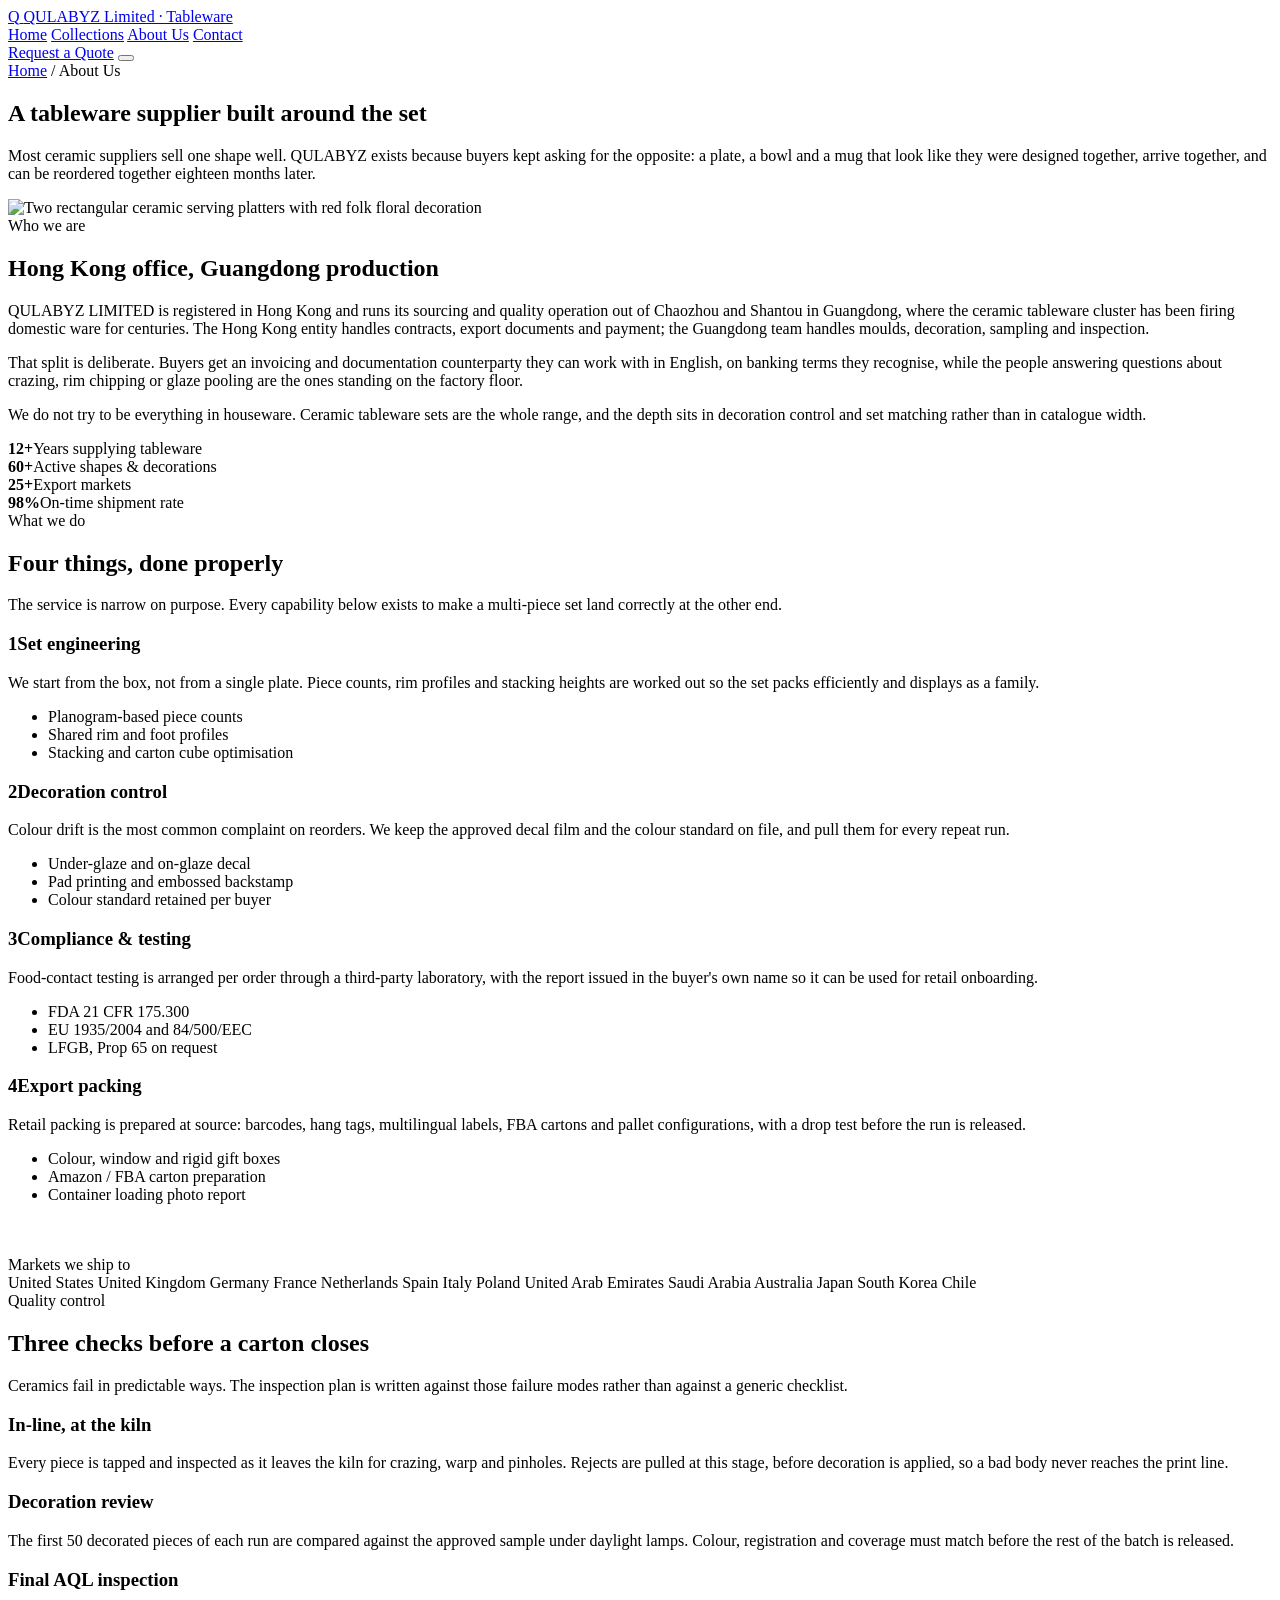
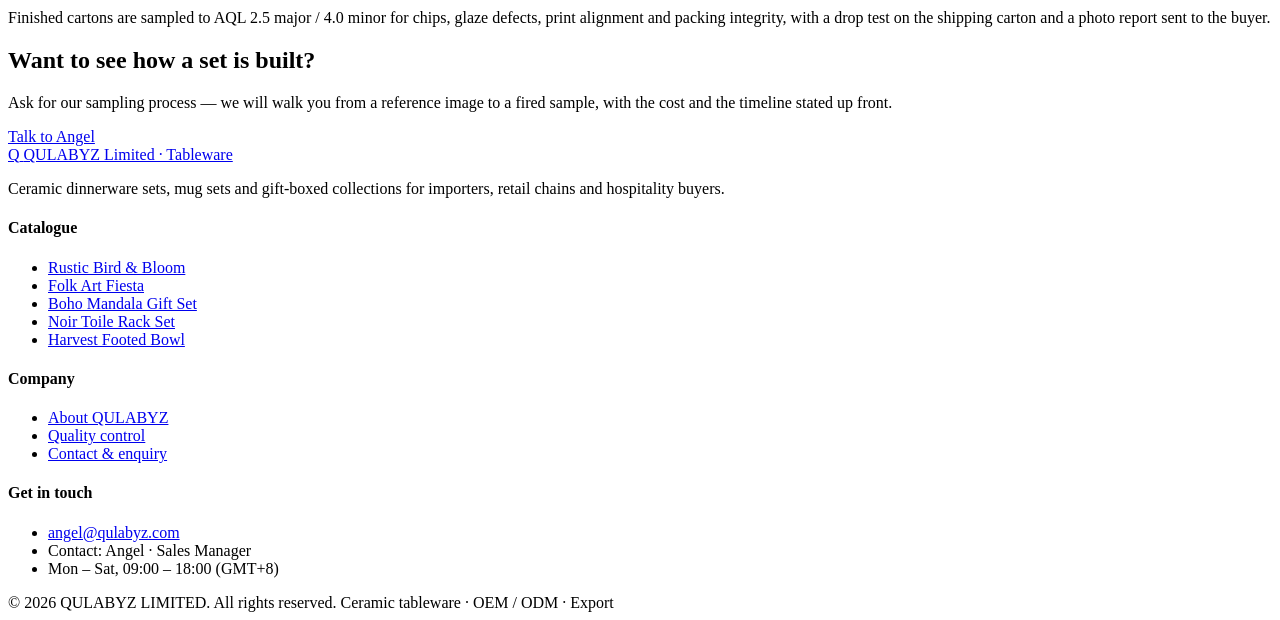
==== about.html @ 8b899c05 "Add about.html" ====
<!DOCTYPE html>
<html lang="en">
<head>
<meta charset="UTF-8">
<meta name="viewport" content="width=device-width, initial-scale=1.0">
<title>About QULABYZ LIMITED | Ceramic Tableware Supplier</title>
<meta name="description" content="QULABYZ LIMITED is a Hong Kong based ceramic tableware supplier working with production in Chaozhou and Shantou, Guangdong. Complete dinner sets, matched decoration, export packing.">
<meta name="keywords" content="ceramic tableware supplier Hong Kong, dinnerware exporter Chaozhou, OEM tableware company">
<link rel="canonical" href="https://tcpcookies.github.io/qulabyz-tableware/about.html">
<link rel="icon" href="data:image/svg+xml,%3Csvg xmlns='http://www.w3.org/2000/svg' viewBox='0 0 32 32'%3E%3Crect width='32' height='32' rx='8' fill='%23b4553a'/%3E%3Ctext x='16' y='23' font-family='Georgia,serif' font-size='19' font-weight='bold' fill='%23fff' text-anchor='middle'%3EQ%3C/text%3E%3C/svg%3E">
<link rel="stylesheet" href="css/style.css">
</head>
<body>

<header class="site-header">
  <div class="container header-inner">
    <a class="brand" href="index.html">
      <span class="brand-mark">Q</span>
      <span class="brand-text">
        <span class="brand-name">QULABYZ</span>
        <span class="brand-sub">Limited · Tableware</span>
      </span>
    </a>
    <nav class="nav" id="nav">
      <a href="index.html">Home</a>
      <a href="products.html">Collections</a>
      <a href="about.html" class="active">About Us</a>
      <a href="contact.html">Contact</a>
    </nav>
    <div class="header-cta">
      <a class="btn btn--primary" href="contact.html">Request a Quote</a>
      <button class="nav-toggle" id="navToggle" aria-label="Toggle navigation" aria-expanded="false"><span></span></button>
    </div>
  </div>
</header>

<section class="page-hero">
  <div class="container">
    <div class="breadcrumb"><a href="index.html">Home</a> / About Us</div>
    <h1>A tableware supplier built around the set</h1>
    <p>Most ceramic suppliers sell one shape well. QULABYZ exists because buyers kept asking for the opposite: a plate, a bowl and a mug that look like they were designed together, arrive together, and can be reordered together eighteen months later.</p>
  </div>
</section>

<section class="section section--white">
  <div class="container">
    <div class="split">
      <div class="split-media reveal">
        <img src="images/folk-platters.jpg" alt="Two rectangular ceramic serving platters with red folk floral decoration" loading="lazy">
      </div>
      <div class="reveal">
        <span class="eyebrow">Who we are</span>
        <h2>Hong Kong office, Guangdong production</h2>
        <p>QULABYZ LIMITED is registered in Hong Kong and runs its sourcing and quality operation out of Chaozhou and Shantou in Guangdong, where the ceramic tableware cluster has been firing domestic ware for centuries. The Hong Kong entity handles contracts, export documents and payment; the Guangdong team handles moulds, decoration, sampling and inspection.</p>
        <p>That split is deliberate. Buyers get an invoicing and documentation counterparty they can work with in English, on banking terms they recognise, while the people answering questions about crazing, rim chipping or glaze pooling are the ones standing on the factory floor.</p>
        <p>We do not try to be everything in houseware. Ceramic tableware sets are the whole range, and the depth sits in decoration control and set matching rather than in catalogue width.</p>
      </div>
    </div>

    <div class="stat-grid">
      <div class="stat reveal"><strong>12+</strong><span>Years supplying tableware</span></div>
      <div class="stat reveal"><strong>60+</strong><span>Active shapes &amp; decorations</span></div>
      <div class="stat reveal"><strong>25+</strong><span>Export markets</span></div>
      <div class="stat reveal"><strong>98%</strong><span>On-time shipment rate</span></div>
    </div>
  </div>
</section>

<section class="section section--sand">
  <div class="container">
    <div class="section-head">
      <span class="eyebrow">What we do</span>
      <h2>Four things, done properly</h2>
      <p>The service is narrow on purpose. Every capability below exists to make a multi-piece set land correctly at the other end.</p>
    </div>
    <div class="capability-grid">
      <div class="capability reveal">
        <h3><span>1</span>Set engineering</h3>
        <p>We start from the box, not from a single plate. Piece counts, rim profiles and stacking heights are worked out so the set packs efficiently and displays as a family.</p>
        <ul>
          <li>Planogram-based piece counts</li>
          <li>Shared rim and foot profiles</li>
          <li>Stacking and carton cube optimisation</li>
        </ul>
      </div>
      <div class="capability reveal">
        <h3><span>2</span>Decoration control</h3>
        <p>Colour drift is the most common complaint on reorders. We keep the approved decal film and the colour standard on file, and pull them for every repeat run.</p>
        <ul>
          <li>Under-glaze and on-glaze decal</li>
          <li>Pad printing and embossed backstamp</li>
          <li>Colour standard retained per buyer</li>
        </ul>
      </div>
      <div class="capability reveal">
        <h3><span>3</span>Compliance &amp; testing</h3>
        <p>Food-contact testing is arranged per order through a third-party laboratory, with the report issued in the buyer's own name so it can be used for retail onboarding.</p>
        <ul>
          <li>FDA 21 CFR 175.300</li>
          <li>EU 1935/2004 and 84/500/EEC</li>
          <li>LFGB, Prop 65 on request</li>
        </ul>
      </div>
      <div class="capability reveal">
        <h3><span>4</span>Export packing</h3>
        <p>Retail packing is prepared at source: barcodes, hang tags, multilingual labels, FBA cartons and pallet configurations, with a drop test before the run is released.</p>
        <ul>
          <li>Colour, window and rigid gift boxes</li>
          <li>Amazon / FBA carton preparation</li>
          <li>Container loading photo report</li>
        </ul>
      </div>
    </div>

    <div style="margin-top:52px">
      <span class="eyebrow">Markets we ship to</span>
      <div class="chip-row">
        <span class="chip chip--solid">United States</span>
        <span class="chip">United Kingdom</span>
        <span class="chip">Germany</span>
        <span class="chip">France</span>
        <span class="chip">Netherlands</span>
        <span class="chip">Spain</span>
        <span class="chip">Italy</span>
        <span class="chip">Poland</span>
        <span class="chip">United Arab Emirates</span>
        <span class="chip">Saudi Arabia</span>
        <span class="chip">Australia</span>
        <span class="chip">Japan</span>
        <span class="chip">South Korea</span>
        <span class="chip">Chile</span>
      </div>
    </div>
  </div>
</section>

<section class="section section--white" id="quality">
  <div class="container">
    <div class="section-head">
      <span class="eyebrow">Quality control</span>
      <h2>Three checks before a carton closes</h2>
      <p>Ceramics fail in predictable ways. The inspection plan is written against those failure modes rather than against a generic checklist.</p>
    </div>
    <div class="qc-grid">
      <div class="qc-card reveal">
        <h3>In-line, at the kiln</h3>
        <p>Every piece is tapped and inspected as it leaves the kiln for crazing, warp and pinholes. Rejects are pulled at this stage, before decoration is applied, so a bad body never reaches the print line.</p>
      </div>
      <div class="qc-card reveal">
        <h3>Decoration review</h3>
        <p>The first 50 decorated pieces of each run are compared against the approved sample under daylight lamps. Colour, registration and coverage must match before the rest of the batch is released.</p>
      </div>
      <div class="qc-card reveal">
        <h3>Final AQL inspection</h3>
        <p>Finished cartons are sampled to AQL 2.5 major / 4.0 minor for chips, glaze defects, print alignment and packing integrity, with a drop test on the shipping carton and a photo report sent to the buyer.</p>
      </div>
    </div>
  </div>
</section>

<section class="cta-band">
  <div class="container">
    <div>
      <h2>Want to see how a set is built?</h2>
      <p>Ask for our sampling process — we will walk you from a reference image to a fired sample, with the cost and the timeline stated up front.</p>
    </div>
    <div class="btn-row">
      <a class="btn btn--light" href="contact.html">Talk to Angel</a>
    </div>
  </div>
</section>

<footer class="site-footer">
  <div class="container">
    <div class="footer-grid">
      <div>
        <a class="brand" href="index.html">
          <span class="brand-mark">Q</span>
          <span class="brand-text">
            <span class="brand-name">QULABYZ</span>
            <span class="brand-sub">Limited · Tableware</span>
          </span>
        </a>
        <p>Ceramic dinnerware sets, mug sets and gift-boxed collections for importers, retail chains and hospitality buyers.</p>
      </div>
      <div class="footer-col">
        <h4>Catalogue</h4>
        <ul>
          <li><a href="products.html#bird-bloom">Rustic Bird &amp; Bloom</a></li>
          <li><a href="products.html#folk-art">Folk Art Fiesta</a></li>
          <li><a href="products.html#boho-mandala">Boho Mandala Gift Set</a></li>
          <li><a href="products.html#noir-toile">Noir Toile Rack Set</a></li>
          <li><a href="products.html#harvest-bowl">Harvest Footed Bowl</a></li>
        </ul>
      </div>
      <div class="footer-col">
        <h4>Company</h4>
        <ul>
          <li><a href="about.html">About QULABYZ</a></li>
          <li><a href="about.html#quality">Quality control</a></li>
          <li><a href="contact.html">Contact &amp; enquiry</a></li>
        </ul>
      </div>
      <div class="footer-col">
        <h4>Get in touch</h4>
        <ul>
          <li><a href="mailto:angel@qulabyz.com">angel@qulabyz.com</a></li>
          <li>Contact: Angel · Sales Manager</li>
          <li>Mon – Sat, 09:00 – 18:00 (GMT+8)</li>
        </ul>
      </div>
    </div>
    <div class="footer-bottom">
      <span>© <span id="year">2026</span> QULABYZ LIMITED. All rights reserved.</span>
      <span>Ceramic tableware · OEM / ODM · Export</span>
    </div>
  </div>
</footer>

<script src="js/main.js"></script>
</body>
</html>
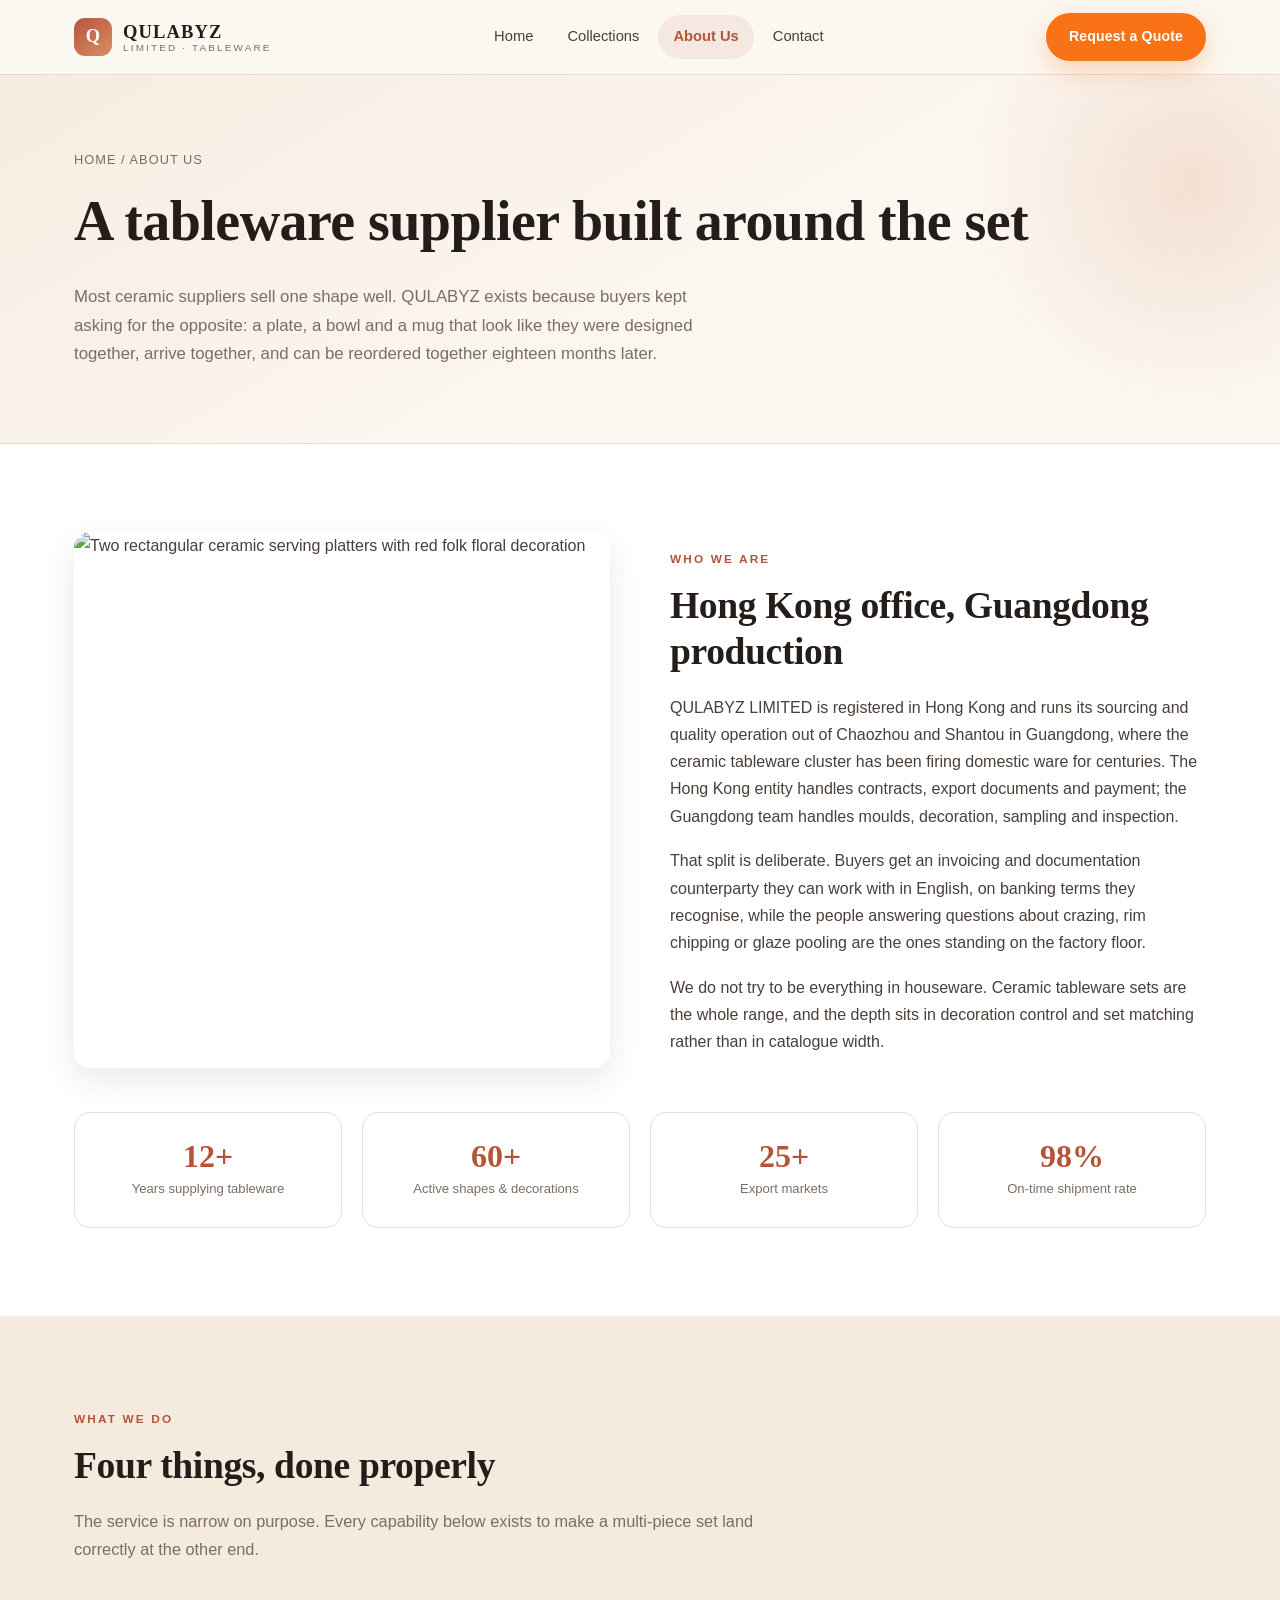
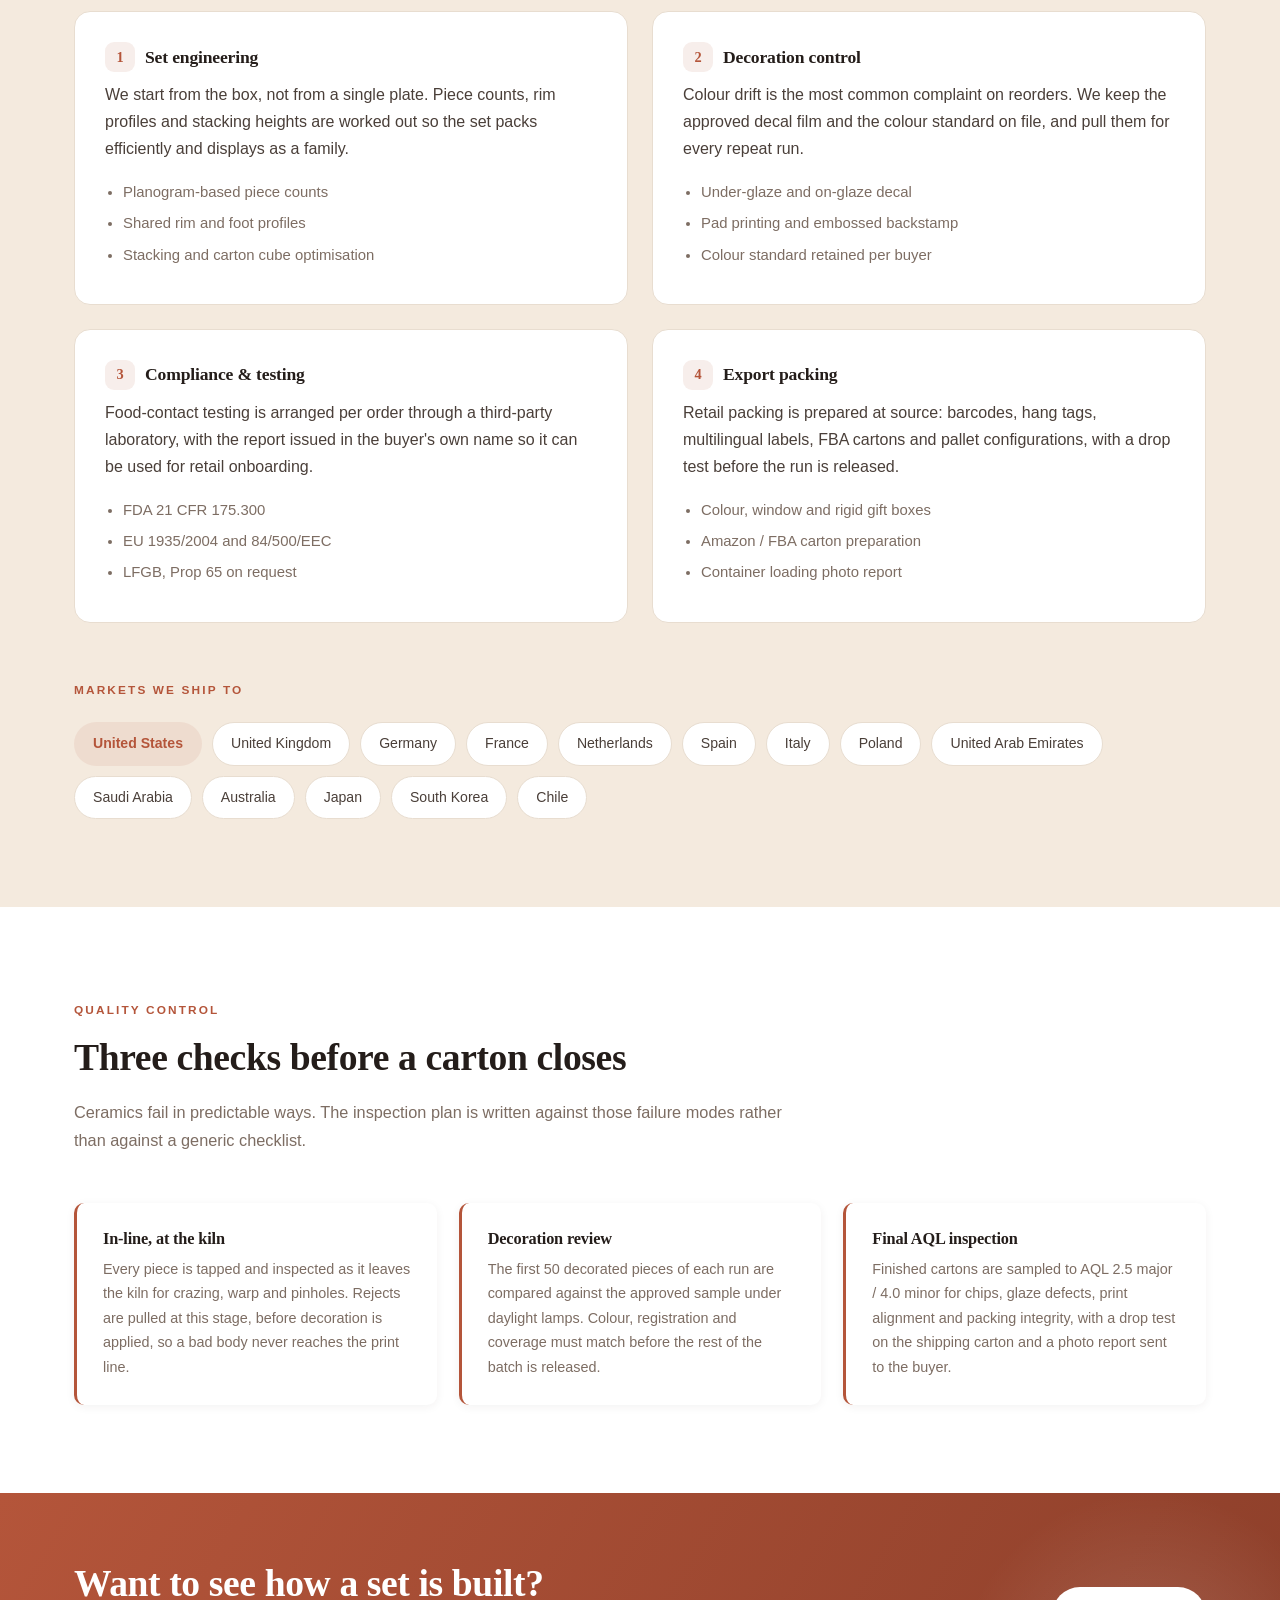
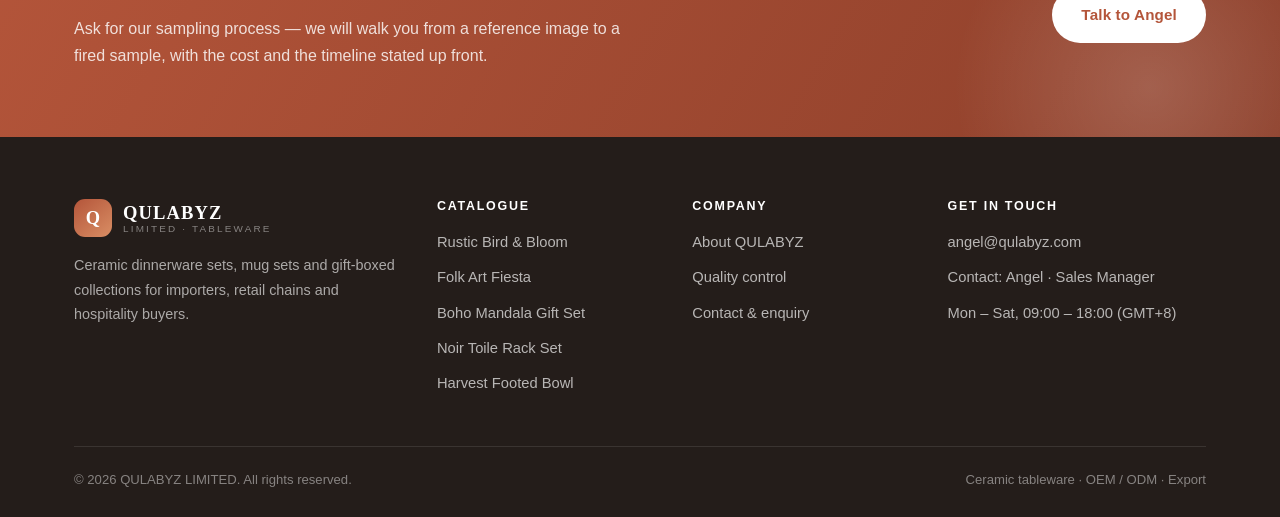
==== commit c98bee35: "Add about.html" ====
--- a/about.html
+++ b/about.html
@@ -46,7 +46,7 @@
   <div class="container">
     <div class="split">
       <div class="split-media reveal">
-        <img src="images/folk-platters.jpg" alt="Two rectangular ceramic serving platters with red folk floral decoration" loading="lazy">
+        <picture><source srcset="images/folk-platters.webp" type="image/webp"><img src="images/folk-platters.jpg" alt="Two rectangular ceramic serving platters with red folk floral decoration" loading="lazy" width="900" height="900"></picture>
       </div>
       <div class="reveal">
         <span class="eyebrow">Who we are</span>
--- a/css/style.css
+++ b/css/style.css
@@ -0,0 +1,806 @@
+/* ==========================================================================
+   QULABYZ LIMITED — Ceramic Tableware Sets
+   Global stylesheet
+   ========================================================================== */
+
+:root {
+  --ink: #241d1a;
+  --ink-2: #4a3f39;
+  --muted: #7d6d63;
+  --line: #e8ddd0;
+  --cream: #fbf7f1;
+  --sand: #f4eade;
+  --card: #ffffff;
+  --terracotta: #b4553a;
+  --clay: #d98e64;
+  --orange: #f97316;
+  --orange-dark: #ea6a0c;
+  --radius: 16px;
+  --radius-sm: 10px;
+  --shadow-sm: 0 2px 10px rgba(58, 40, 28, .06);
+  --shadow: 0 12px 34px rgba(58, 40, 28, .10);
+  --shadow-lg: 0 26px 60px rgba(58, 40, 28, .16);
+  --max: 1180px;
+  --font-body: -apple-system, BlinkMacSystemFont, "Segoe UI", "Helvetica Neue", Arial, "PingFang SC", "Hiragino Sans GB", "Microsoft YaHei", sans-serif;
+  --font-display: Georgia, "Times New Roman", "Songti SC", serif;
+}
+
+*, *::before, *::after { box-sizing: border-box; }
+
+html { scroll-behavior: smooth; -webkit-text-size-adjust: 100%; }
+
+body {
+  margin: 0;
+  font-family: var(--font-body);
+  font-size: 16px;
+  line-height: 1.7;
+  color: var(--ink-2);
+  background: var(--cream);
+  -webkit-font-smoothing: antialiased;
+}
+
+img { max-width: 100%; display: block; }
+
+a { color: var(--terracotta); text-decoration: none; }
+a:hover { color: var(--orange-dark); }
+
+h1, h2, h3, h4 {
+  font-family: var(--font-display);
+  color: var(--ink);
+  font-weight: 600;
+  line-height: 1.22;
+  margin: 0 0 .5em;
+  letter-spacing: -.01em;
+}
+
+h1 { font-size: clamp(2.1rem, 4.6vw, 3.5rem); }
+h2 { font-size: clamp(1.6rem, 3vw, 2.35rem); }
+h3 { font-size: 1.28rem; }
+
+p { margin: 0 0 1.1em; }
+p:last-child { margin-bottom: 0; }
+
+ul { margin: 0 0 1.1em; padding-left: 1.15em; }
+li { margin-bottom: .4em; }
+
+.container {
+  width: 100%;
+  max-width: var(--max);
+  margin: 0 auto;
+  padding: 0 24px;
+}
+
+.section { padding: 88px 0; }
+.section--tight { padding: 60px 0; }
+.section--sand { background: var(--sand); }
+.section--white { background: var(--card); }
+
+.eyebrow {
+  display: inline-block;
+  font-family: var(--font-body);
+  font-size: .74rem;
+  font-weight: 700;
+  letter-spacing: .18em;
+  text-transform: uppercase;
+  color: var(--terracotta);
+  margin-bottom: 14px;
+}
+
+.section-head { max-width: 720px; margin-bottom: 48px; }
+.section-head.center { margin-left: auto; margin-right: auto; text-align: center; }
+.section-head p { color: var(--muted); font-size: 1.02rem; }
+
+.lead { font-size: 1.1rem; color: var(--ink-2); }
+
+/* ---------- Buttons ---------- */
+.btn {
+  display: inline-flex;
+  align-items: center;
+  gap: 9px;
+  padding: 14px 28px;
+  border-radius: 999px;
+  font-family: var(--font-body);
+  font-size: .95rem;
+  font-weight: 600;
+  letter-spacing: .01em;
+  border: 1.5px solid transparent;
+  cursor: pointer;
+  transition: transform .18s ease, box-shadow .18s ease, background .18s ease, color .18s ease;
+  white-space: nowrap;
+}
+.btn--primary { background: var(--orange); color: #fff; box-shadow: 0 10px 26px rgba(249, 115, 22, .28); }
+.btn--primary:hover { background: var(--orange-dark); color: #fff; transform: translateY(-2px); box-shadow: 0 16px 34px rgba(249, 115, 22, .34); }
+.btn--ghost { border-color: rgba(36, 29, 26, .22); color: var(--ink); background: transparent; }
+.btn--ghost:hover { border-color: var(--ink); background: rgba(36, 29, 26, .05); color: var(--ink); transform: translateY(-2px); }
+.btn--light { background: #fff; color: var(--terracotta); }
+.btn--light:hover { background: #fff; color: var(--orange-dark); transform: translateY(-2px); }
+
+.btn-row { display: flex; flex-wrap: wrap; gap: 14px; }
+
+/* ---------- Header ---------- */
+.site-header {
+  position: sticky;
+  top: 0;
+  z-index: 90;
+  background: rgba(251, 247, 241, .92);
+  backdrop-filter: saturate(160%) blur(12px);
+  border-bottom: 1px solid var(--line);
+}
+.header-inner {
+  display: flex;
+  align-items: center;
+  justify-content: space-between;
+  height: 74px;
+  gap: 20px;
+}
+.brand { display: flex; align-items: center; gap: 11px; }
+.brand-mark {
+  width: 38px; height: 38px;
+  border-radius: 11px;
+  background: linear-gradient(140deg, var(--terracotta), var(--clay));
+  color: #fff;
+  display: grid; place-items: center;
+  font-family: var(--font-display);
+  font-size: 1.15rem;
+  font-weight: 700;
+  flex: 0 0 auto;
+}
+.brand-text { display: flex; flex-direction: column; line-height: 1.15; }
+.brand-name {
+  font-family: var(--font-display);
+  font-size: 1.16rem;
+  font-weight: 700;
+  letter-spacing: .06em;
+  color: var(--ink);
+}
+.brand-sub {
+  font-size: .62rem;
+  letter-spacing: .22em;
+  text-transform: uppercase;
+  color: var(--muted);
+}
+
+.nav { display: flex; align-items: center; gap: 4px; }
+.nav a {
+  padding: 9px 15px;
+  border-radius: 999px;
+  font-size: .92rem;
+  font-weight: 500;
+  color: var(--ink-2);
+  transition: background .16s ease, color .16s ease;
+}
+.nav a:hover { background: rgba(180, 85, 58, .08); color: var(--terracotta); }
+.nav a.active { color: var(--terracotta); font-weight: 600; background: rgba(180, 85, 58, .09); }
+
+.header-cta { display: flex; align-items: center; gap: 12px; }
+.header-cta .btn { padding: 11px 22px; font-size: .88rem; }
+
+.nav-toggle {
+  display: none;
+  width: 42px; height: 42px;
+  border: 1px solid var(--line);
+  background: #fff;
+  border-radius: 11px;
+  cursor: pointer;
+  padding: 0;
+  align-items: center;
+  justify-content: center;
+}
+.nav-toggle span {
+  display: block;
+  width: 18px; height: 2px;
+  background: var(--ink);
+  position: relative;
+}
+.nav-toggle span::before,
+.nav-toggle span::after {
+  content: "";
+  position: absolute; left: 0;
+  width: 18px; height: 2px;
+  background: var(--ink);
+}
+.nav-toggle span::before { top: -6px; }
+.nav-toggle span::after { top: 6px; }
+
+/* ---------- Hero ---------- */
+.hero {
+  position: relative;
+  overflow: hidden;
+  background: #241d1a;
+}
+.hero-bg {
+  position: absolute; inset: 0;
+  background-image: url("../images/bird-bloom-set.jpg");
+  background-size: cover;
+  background-position: center 42%;
+  opacity: .45;
+  transform: scale(1.04);
+}
+.hero::after {
+  content: "";
+  position: absolute; inset: 0;
+  background: linear-gradient(100deg, rgba(28, 20, 16, .90) 0%, rgba(28, 20, 16, .72) 42%, rgba(28, 20, 16, .28) 100%);
+}
+.hero-inner {
+  position: relative;
+  z-index: 2;
+  padding: 104px 0 96px;
+  max-width: 690px;
+}
+.hero h1 { color: #fff; margin-bottom: 20px; }
+.hero h1 em { font-style: normal; color: #f4b27c; }
+.hero .eyebrow { color: #f4b27c; }
+.hero p { color: rgba(255, 255, 255, .84); font-size: 1.08rem; max-width: 560px; }
+.hero .btn-row { margin-top: 32px; }
+.hero .btn--ghost { border-color: rgba(255, 255, 255, .45); color: #fff; }
+.hero .btn--ghost:hover { background: rgba(255, 255, 255, .12); border-color: #fff; color: #fff; }
+
+.hero-stats {
+  position: relative;
+  z-index: 2;
+  display: grid;
+  grid-template-columns: repeat(4, 1fr);
+  gap: 1px;
+  background: var(--line);
+  border-radius: var(--radius) var(--radius) 0 0;
+  overflow: hidden;
+  box-shadow: var(--shadow-lg);
+}
+.hero-stats div {
+  background: #fff;
+  padding: 26px 20px;
+  text-align: center;
+}
+.hero-stats strong {
+  display: block;
+  font-family: var(--font-display);
+  font-size: 1.85rem;
+  color: var(--terracotta);
+  line-height: 1.1;
+}
+.hero-stats span {
+  font-size: .8rem;
+  letter-spacing: .06em;
+  color: var(--muted);
+}
+
+/* ---------- Page hero (inner pages) ---------- */
+.page-hero {
+  position: relative;
+  background: linear-gradient(150deg, #f7ece1, #fbf7f1 60%);
+  border-bottom: 1px solid var(--line);
+  overflow: hidden;
+}
+.page-hero::before {
+  content: "";
+  position: absolute;
+  right: -140px; top: -120px;
+  width: 460px; height: 460px;
+  border-radius: 50%;
+  background: radial-gradient(circle, rgba(217, 142, 100, .22), transparent 68%);
+}
+.page-hero .container { position: relative; z-index: 1; padding-top: 74px; padding-bottom: 74px; }
+.page-hero p { max-width: 620px; color: var(--muted); font-size: 1.05rem; }
+.breadcrumb {
+  font-size: .8rem;
+  letter-spacing: .08em;
+  color: var(--muted);
+  margin-bottom: 16px;
+  text-transform: uppercase;
+}
+.breadcrumb a { color: var(--muted); }
+.breadcrumb a:hover { color: var(--terracotta); }
+
+/* ---------- Product family grid ---------- */
+.family-grid {
+  display: grid;
+  grid-template-columns: repeat(2, 1fr);
+  gap: 28px;
+}
+.family-card {
+  background: #fff;
+  border: 1px solid var(--line);
+  border-radius: var(--radius);
+  overflow: hidden;
+  box-shadow: var(--shadow-sm);
+  transition: transform .22s ease, box-shadow .22s ease;
+  display: flex;
+  flex-direction: column;
+}
+.family-card:hover { transform: translateY(-5px); box-shadow: var(--shadow); }
+.family-media {
+  position: relative;
+  aspect-ratio: 4 / 3;
+  overflow: hidden;
+  background: var(--sand);
+}
+.family-media img { width: 100%; height: 100%; object-fit: cover; transition: transform .6s ease; }
+.family-card:hover .family-media img { transform: scale(1.05); }
+.family-tag {
+  position: absolute;
+  top: 14px; left: 14px;
+  background: rgba(255, 255, 255, .94);
+  color: var(--terracotta);
+  font-size: .72rem;
+  font-weight: 700;
+  letter-spacing: .1em;
+  text-transform: uppercase;
+  padding: 6px 12px;
+  border-radius: 999px;
+}
+.family-body { padding: 26px 26px 28px; flex: 1; display: flex; flex-direction: column; }
+.family-body h3 { margin-bottom: 8px; }
+.family-body p { color: var(--muted); font-size: .95rem; flex: 1; }
+.family-meta {
+  display: flex;
+  flex-wrap: wrap;
+  gap: 8px;
+  margin: 16px 0 18px;
+  padding: 0;
+  list-style: none;
+}
+.family-meta li {
+  margin: 0;
+  font-size: .76rem;
+  color: var(--ink-2);
+  background: var(--sand);
+  border-radius: 999px;
+  padding: 5px 12px;
+}
+.text-link {
+  font-weight: 600;
+  font-size: .92rem;
+  display: inline-flex;
+  align-items: center;
+  gap: 6px;
+}
+.text-link::after { content: "→"; transition: transform .18s ease; }
+.text-link:hover::after { transform: translateX(4px); }
+
+/* ---------- Feature cards ---------- */
+.feature-grid {
+  display: grid;
+  grid-template-columns: repeat(3, 1fr);
+  gap: 22px;
+}
+.feature-card {
+  background: #fff;
+  border: 1px solid var(--line);
+  border-radius: var(--radius);
+  padding: 30px 26px;
+  box-shadow: var(--shadow-sm);
+  transition: transform .2s ease, box-shadow .2s ease, border-color .2s ease;
+}
+.feature-card:hover { transform: translateY(-4px); box-shadow: var(--shadow); border-color: rgba(180, 85, 58, .28); }
+.feature-icon {
+  width: 46px; height: 46px;
+  border-radius: 13px;
+  background: rgba(180, 85, 58, .10);
+  color: var(--terracotta);
+  display: grid; place-items: center;
+  font-size: 1.3rem;
+  margin-bottom: 18px;
+}
+.feature-card h3 { font-size: 1.08rem; margin-bottom: 8px; }
+.feature-card p { color: var(--muted); font-size: .93rem; margin: 0; }
+
+/* ---------- Chips ---------- */
+.chip-row { display: flex; flex-wrap: wrap; gap: 10px; margin-top: 8px; }
+.chip {
+  background: #fff;
+  border: 1px solid var(--line);
+  border-radius: 999px;
+  padding: 9px 18px;
+  font-size: .88rem;
+  color: var(--ink-2);
+}
+.chip--solid { background: rgba(180, 85, 58, .09); border-color: transparent; color: var(--terracotta); font-weight: 600; }
+
+/* ---------- Process steps ---------- */
+.process {
+  display: grid;
+  grid-template-columns: repeat(5, 1fr);
+  gap: 18px;
+  counter-reset: step;
+}
+.process-step {
+  counter-increment: step;
+  background: #fff;
+  border: 1px solid var(--line);
+  border-radius: var(--radius);
+  padding: 26px 20px;
+  position: relative;
+}
+.process-step::before {
+  content: "0" counter(step);
+  font-family: var(--font-display);
+  font-size: 1.5rem;
+  color: rgba(180, 85, 58, .35);
+  display: block;
+  margin-bottom: 10px;
+}
+.process-step h3 { font-size: 1rem; margin-bottom: 6px; }
+.process-step p { font-size: .87rem; color: var(--muted); margin: 0; }
+
+/* ---------- FAQ ---------- */
+.faq { max-width: 860px; margin: 0 auto; }
+.faq details {
+  background: #fff;
+  border: 1px solid var(--line);
+  border-radius: var(--radius-sm);
+  padding: 18px 22px;
+  margin-bottom: 12px;
+  transition: border-color .18s ease, box-shadow .18s ease;
+}
+.faq details[open] { border-color: rgba(180, 85, 58, .35); box-shadow: var(--shadow-sm); }
+.faq summary {
+  cursor: pointer;
+  font-weight: 600;
+  font-family: var(--font-display);
+  font-size: 1.03rem;
+  color: var(--ink);
+  list-style: none;
+  display: flex;
+  justify-content: space-between;
+  gap: 16px;
+  align-items: flex-start;
+}
+.faq summary::-webkit-details-marker { display: none; }
+.faq summary::after {
+  content: "+";
+  font-family: var(--font-body);
+  font-size: 1.25rem;
+  line-height: 1;
+  color: var(--terracotta);
+  flex: 0 0 auto;
+}
+.faq details[open] summary::after { content: "−"; }
+.faq .faq-answer { margin-top: 12px; color: var(--muted); font-size: .95rem; }
+
+/* ---------- CTA band ---------- */
+.cta-band {
+  position: relative;
+  background: linear-gradient(120deg, #b4553a, #8d3f2a);
+  color: #fff;
+  overflow: hidden;
+}
+.cta-band::after {
+  content: "";
+  position: absolute;
+  right: -80px; bottom: -160px;
+  width: 420px; height: 420px;
+  border-radius: 50%;
+  background: radial-gradient(circle, rgba(255, 255, 255, .16), transparent 66%);
+}
+.cta-band .container {
+  position: relative; z-index: 1;
+  padding: 68px 24px;
+  display: flex;
+  align-items: center;
+  justify-content: space-between;
+  gap: 34px;
+  flex-wrap: wrap;
+}
+.cta-band h2 { color: #fff; margin-bottom: 8px; }
+.cta-band p { color: rgba(255, 255, 255, .82); margin: 0; max-width: 560px; }
+
+/* ---------- Products page ---------- */
+.model {
+  display: grid;
+  grid-template-columns: 1fr 1fr;
+  gap: 56px;
+  align-items: start;
+  padding: 64px 0;
+  border-bottom: 1px solid var(--line);
+}
+.model > *,
+.split > * { min-width: 0; }
+.model-media { position: sticky; top: 100px; }
+[id] { scroll-margin-top: 96px; }
+.model:last-of-type { border-bottom: 0; }
+.model:nth-child(even) .model-media { order: 2; }
+.model-media {
+  border-radius: var(--radius);
+  overflow: hidden;
+  box-shadow: var(--shadow);
+  background: var(--sand);
+  aspect-ratio: 1 / 1;
+}
+.model-media img { width: 100%; height: 100%; object-fit: cover; }
+.model-code {
+  display: inline-block;
+  font-size: .74rem;
+  font-weight: 700;
+  letter-spacing: .14em;
+  text-transform: uppercase;
+  color: var(--terracotta);
+  background: rgba(180, 85, 58, .10);
+  border-radius: 999px;
+  padding: 6px 14px;
+  margin-bottom: 14px;
+}
+.model h2 { font-size: clamp(1.5rem, 2.4vw, 2rem); }
+.model-desc { color: var(--muted); margin-bottom: 20px; }
+
+.spec-table {
+  width: 100%;
+  border-collapse: collapse;
+  font-size: .91rem;
+  margin: 4px 0 22px;
+  background: #fff;
+  border: 1px solid var(--line);
+  border-radius: var(--radius-sm);
+  overflow: hidden;
+}
+.spec-table th,
+.spec-table td {
+  text-align: left;
+  padding: 11px 14px;
+  border-bottom: 1px solid var(--line);
+  vertical-align: top;
+}
+.spec-table tr:last-child th,
+.spec-table tr:last-child td { border-bottom: 0; }
+.spec-table th {
+  width: 38%;
+  font-weight: 600;
+  color: var(--ink);
+  background: var(--cream);
+}
+.spec-table td { color: var(--ink-2); }
+
+.accessory-grid {
+  display: grid;
+  grid-template-columns: repeat(4, 1fr);
+  gap: 20px;
+}
+.accessory {
+  background: #fff;
+  border: 1px solid var(--line);
+  border-radius: var(--radius-sm);
+  padding: 22px;
+  box-shadow: var(--shadow-sm);
+}
+.accessory h3 { font-size: 1rem; margin-bottom: 6px; }
+.accessory p { font-size: .87rem; color: var(--muted); margin: 0; }
+
+/* ---------- About page ---------- */
+.split {
+  display: grid;
+  grid-template-columns: 1fr 1fr;
+  gap: 60px;
+  align-items: center;
+}
+.split-media {
+  border-radius: var(--radius);
+  overflow: hidden;
+  box-shadow: var(--shadow);
+  aspect-ratio: 1 / 1;
+}
+.split-media img { width: 100%; height: 100%; object-fit: cover; }
+
+.stat-grid {
+  display: grid;
+  grid-template-columns: repeat(4, 1fr);
+  gap: 20px;
+  margin-top: 44px;
+}
+.stat {
+  background: #fff;
+  border: 1px solid var(--line);
+  border-radius: var(--radius);
+  padding: 26px 22px;
+  text-align: center;
+}
+.stat strong {
+  display: block;
+  font-family: var(--font-display);
+  font-size: 2rem;
+  color: var(--terracotta);
+  line-height: 1.1;
+}
+.stat span { font-size: .82rem; color: var(--muted); }
+
+.capability-grid {
+  display: grid;
+  grid-template-columns: repeat(2, 1fr);
+  gap: 24px;
+}
+.capability {
+  background: #fff;
+  border: 1px solid var(--line);
+  border-radius: var(--radius);
+  padding: 30px;
+}
+.capability h3 { display: flex; align-items: center; gap: 10px; font-size: 1.1rem; }
+.capability h3 span {
+  width: 30px; height: 30px;
+  border-radius: 9px;
+  background: rgba(180, 85, 58, .10);
+  color: var(--terracotta);
+  display: grid; place-items: center;
+  font-size: .9rem;
+  flex: 0 0 auto;
+}
+.capability ul { margin: 12px 0 0; padding-left: 18px; font-size: .93rem; color: var(--muted); }
+
+.qc-grid {
+  display: grid;
+  grid-template-columns: repeat(3, 1fr);
+  gap: 22px;
+}
+.qc-card {
+  background: #fff;
+  border-left: 3px solid var(--terracotta);
+  border-radius: var(--radius-sm);
+  padding: 26px;
+  box-shadow: var(--shadow-sm);
+}
+.qc-card h3 { font-size: 1.02rem; margin-bottom: 8px; }
+.qc-card p { font-size: .9rem; color: var(--muted); margin: 0; }
+
+/* ---------- Contact page ---------- */
+.contact-layout {
+  display: grid;
+  grid-template-columns: .85fr 1.15fr;
+  gap: 44px;
+  align-items: start;
+}
+.contact-card {
+  background: #fff;
+  border: 1px solid var(--line);
+  border-radius: var(--radius);
+  padding: 32px;
+  box-shadow: var(--shadow-sm);
+}
+.contact-list { list-style: none; margin: 0; padding: 0; }
+.contact-list li {
+  display: flex;
+  gap: 14px;
+  padding: 16px 0;
+  border-bottom: 1px dashed var(--line);
+  margin: 0;
+}
+.contact-list li:last-child { border-bottom: 0; padding-bottom: 0; }
+.contact-list .ci {
+  width: 38px; height: 38px;
+  border-radius: 11px;
+  background: rgba(180, 85, 58, .10);
+  color: var(--terracotta);
+  display: grid; place-items: center;
+  font-size: 1rem;
+  flex: 0 0 auto;
+}
+.contact-list b { display: block; font-size: .78rem; letter-spacing: .1em; text-transform: uppercase; color: var(--muted); font-weight: 600; }
+.contact-list span { font-size: .98rem; color: var(--ink); }
+
+.form-grid { display: grid; grid-template-columns: 1fr 1fr; gap: 16px; }
+.field { display: flex; flex-direction: column; gap: 7px; }
+.field.full { grid-column: 1 / -1; }
+.field label { font-size: .82rem; font-weight: 600; color: var(--ink); letter-spacing: .02em; }
+.field input,
+.field select,
+.field textarea {
+  font-family: var(--font-body);
+  font-size: .95rem;
+  color: var(--ink);
+  background-color: var(--cream);
+  border: 1px solid var(--line);
+  border-radius: var(--radius-sm);
+  padding: 12px 14px;
+  width: 100%;
+  transition: border-color .16s ease, box-shadow .16s ease, background-color .16s ease;
+}
+.field select {
+  appearance: none;
+  -webkit-appearance: none;
+  background-image: url("data:image/svg+xml,%3Csvg xmlns='http://www.w3.org/2000/svg' width='12' height='8' viewBox='0 0 12 8'%3E%3Cpath d='M1 1l5 5 5-5' fill='none' stroke='%237d6d63' stroke-width='1.8' stroke-linecap='round'/%3E%3C/svg%3E");
+  background-repeat: no-repeat;
+  background-position: right 14px center;
+  padding-right: 38px;
+  cursor: pointer;
+}
+.field textarea { min-height: 118px; resize: vertical; }
+.field input:focus,
+.field select:focus,
+.field textarea:focus {
+  outline: none;
+  background-color: #fff;
+  border-color: var(--terracotta);
+  box-shadow: 0 0 0 3px rgba(180, 85, 58, .12);
+}
+.form-note { font-size: .8rem; color: var(--muted); margin-top: 14px; }
+
+/* ---------- Footer ---------- */
+.site-footer {
+  background: #241d1a;
+  color: rgba(255, 255, 255, .68);
+  padding: 62px 0 26px;
+  font-size: .92rem;
+}
+.footer-grid {
+  display: grid;
+  grid-template-columns: 1.5fr 1fr 1fr 1.2fr;
+  gap: 40px;
+  padding-bottom: 40px;
+  border-bottom: 1px solid rgba(255, 255, 255, .10);
+}
+.site-footer .brand-name { color: #fff; }
+.site-footer .brand-sub { color: rgba(255, 255, 255, .45); }
+.site-footer p { color: rgba(255, 255, 255, .62); margin-top: 16px; font-size: .9rem; }
+.footer-col h4 {
+  color: #fff;
+  font-family: var(--font-body);
+  font-size: .78rem;
+  letter-spacing: .14em;
+  text-transform: uppercase;
+  margin-bottom: 16px;
+}
+.footer-col ul { list-style: none; padding: 0; margin: 0; }
+.footer-col li { margin-bottom: 10px; }
+.footer-col a { color: rgba(255, 255, 255, .68); }
+.footer-col a:hover { color: #f4b27c; }
+.footer-bottom {
+  display: flex;
+  justify-content: space-between;
+  flex-wrap: wrap;
+  gap: 12px;
+  padding-top: 22px;
+  font-size: .82rem;
+  color: rgba(255, 255, 255, .45);
+}
+
+/* ---------- Reveal animation ---------- */
+.reveal { opacity: 0; transform: translateY(18px); transition: opacity .6s ease, transform .6s ease; }
+.reveal.in { opacity: 1; transform: none; }
+
+/* ---------- Responsive ---------- */
+@media (max-width: 1024px) {
+  .process { grid-template-columns: repeat(2, 1fr); }
+  .accessory-grid { grid-template-columns: repeat(2, 1fr); }
+  .footer-grid { grid-template-columns: 1fr 1fr; gap: 32px; }
+  .stat-grid { grid-template-columns: repeat(2, 1fr); }
+  .model { gap: 36px; }
+}
+
+@media (max-width: 860px) {
+  .section { padding: 64px 0; }
+  .family-grid,
+  .feature-grid,
+  .split,
+  .contact-layout,
+  .capability-grid,
+  .qc-grid,
+  .model { grid-template-columns: 1fr; }
+  .model:nth-child(even) .model-media { order: 0; }
+  .model-media { position: static; }
+  .hero-stats { grid-template-columns: repeat(2, 1fr); }
+  .hero-inner { padding: 72px 0 64px; }
+  .nav {
+    position: absolute;
+    top: 74px; left: 0; right: 0;
+    flex-direction: column;
+    align-items: stretch;
+    gap: 0;
+    background: #fff;
+    border-bottom: 1px solid var(--line);
+    box-shadow: var(--shadow);
+    padding: 10px 16px 16px;
+    display: none;
+  }
+  .nav.open { display: flex; }
+  .nav a { padding: 13px 14px; border-radius: var(--radius-sm); }
+  .nav-toggle { display: inline-flex; }
+  .header-cta .btn { display: none; }
+  .page-hero .container { padding-top: 54px; padding-bottom: 54px; }
+}
+
+@media (max-width: 560px) {
+  .process { grid-template-columns: 1fr; }
+  .accessory-grid { grid-template-columns: 1fr; }
+  .footer-grid { grid-template-columns: 1fr; }
+  .form-grid { grid-template-columns: 1fr; }
+  .cta-band .container { padding: 50px 24px; }
+  .hero-stats div { padding: 20px 14px; }
+  .brand-sub { display: none; }
+}
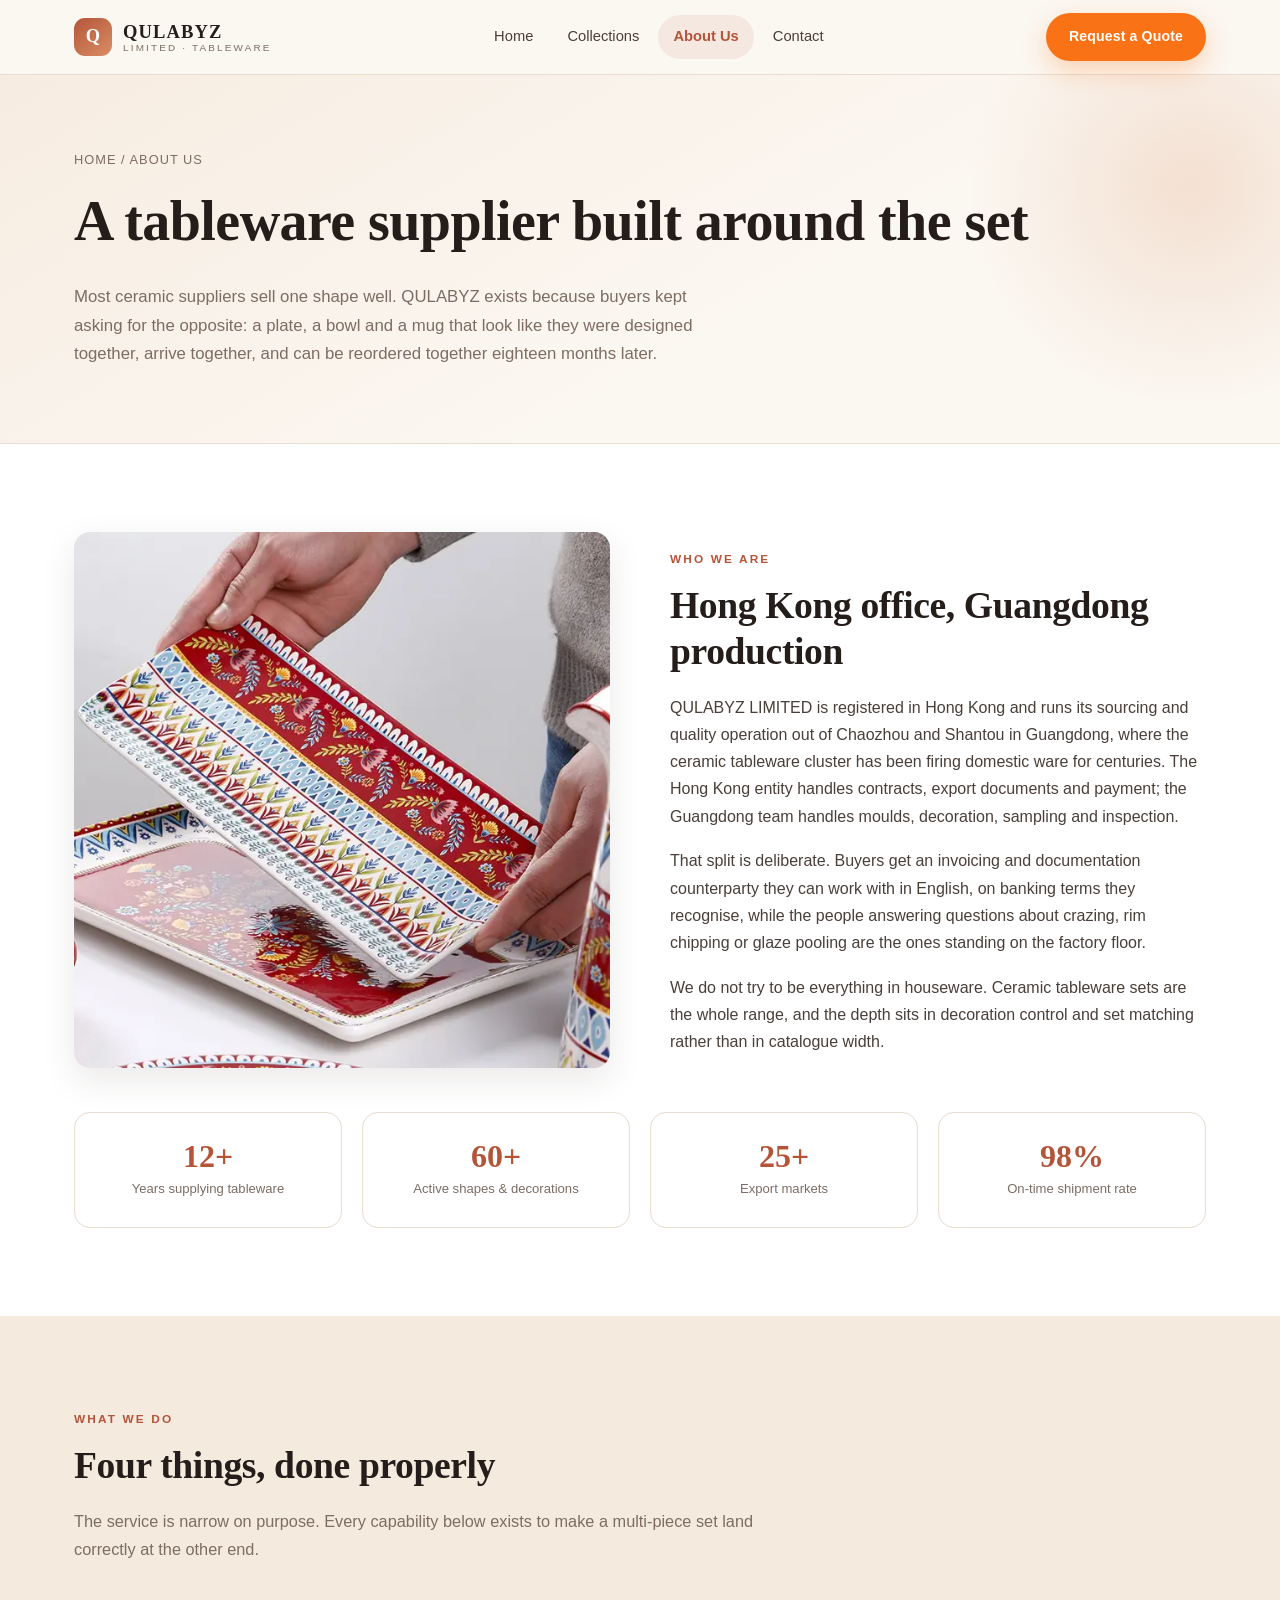
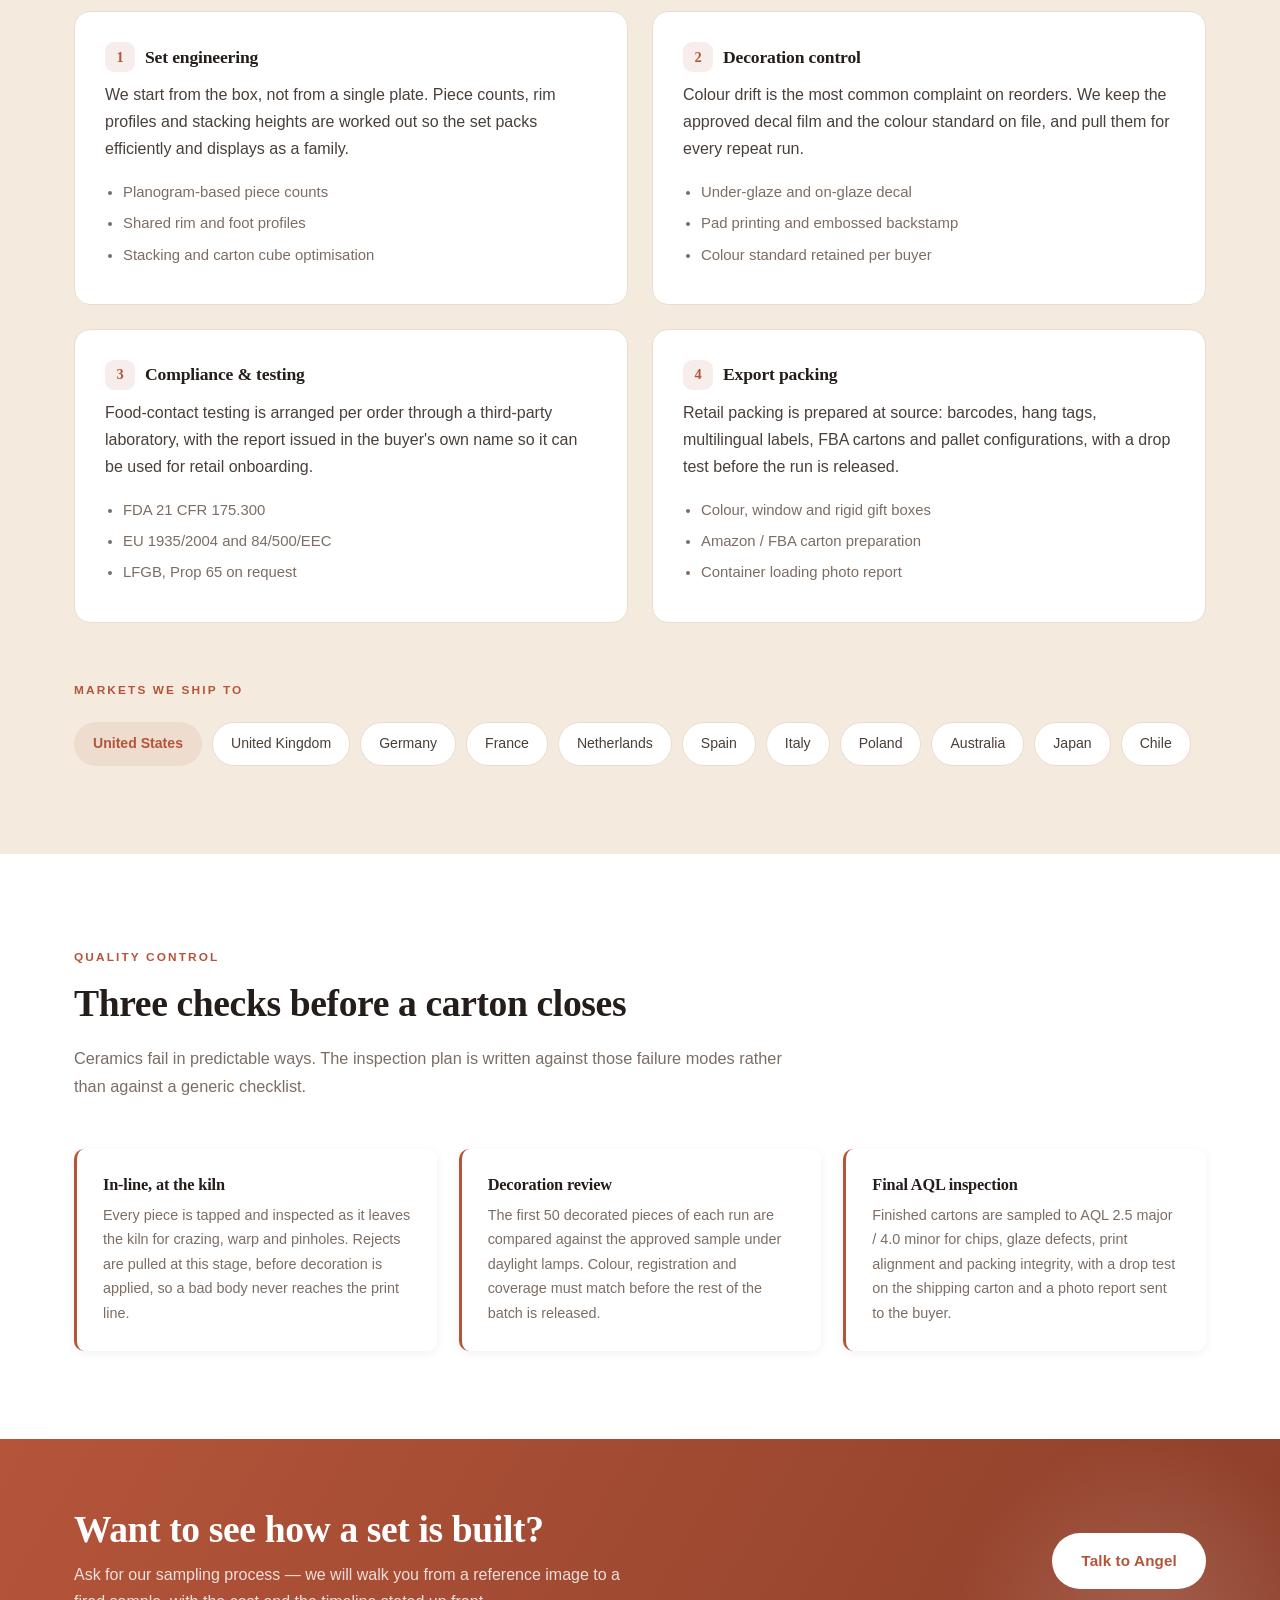
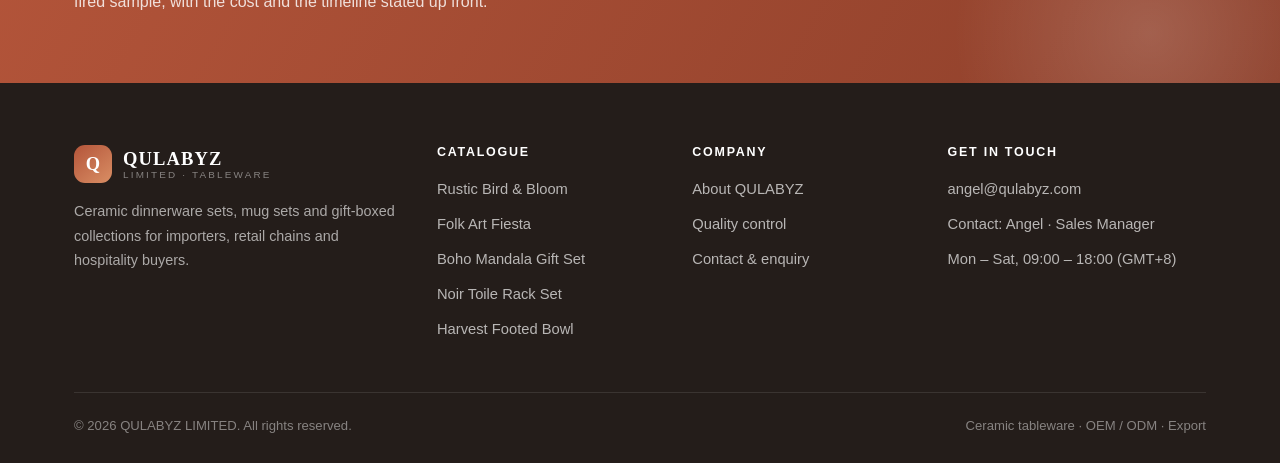
==== commit 48bebc5a: "Remove UAE, Saudi Arabia, South Korea from markets list" ====
--- a/about.html
+++ b/about.html
@@ -46,7 +46,7 @@
   <div class="container">
     <div class="split">
       <div class="split-media reveal">
-        <picture><source srcset="images/folk-platters.webp" type="image/webp"><img src="images/folk-platters.jpg" alt="Two rectangular ceramic serving platters with red folk floral decoration" loading="lazy" width="900" height="900"></picture>
+        <picture><source type="image/webp" srcset="images/folk-platters-sm.webp 640w, images/folk-platters.webp 900w" sizes="(max-width: 860px) calc(100vw - 48px), 562px"><img src="images/folk-platters.jpg" alt="Two rectangular ceramic serving platters with red folk floral decoration" loading="lazy" width="900" height="900"></picture>
       </div>
       <div class="reveal">
         <span class="eyebrow">Who we are</span>
@@ -123,11 +123,8 @@
         <span class="chip">Spain</span>
         <span class="chip">Italy</span>
         <span class="chip">Poland</span>
-        <span class="chip">United Arab Emirates</span>
-        <span class="chip">Saudi Arabia</span>
         <span class="chip">Australia</span>
         <span class="chip">Japan</span>
-        <span class="chip">South Korea</span>
         <span class="chip">Chile</span>
       </div>
     </div>
--- a/css/style.css
+++ b/css/style.css
@@ -40,6 +40,7 @@
 }
 
 img { max-width: 100%; display: block; }
+picture { display: contents; }
 
 a { color: var(--terracotta); text-decoration: none; }
 a:hover { color: var(--orange-dark); }
@@ -211,6 +212,10 @@
 .hero-bg {
   position: absolute; inset: 0;
   background-image: url("../images/bird-bloom-set.jpg");
+  background-image: image-set(
+    url("../images/bird-bloom-set.webp") type("image/webp"),
+    url("../images/bird-bloom-set.jpg") type("image/jpeg")
+  );
   background-size: cover;
   background-position: center 42%;
   opacity: .45;
